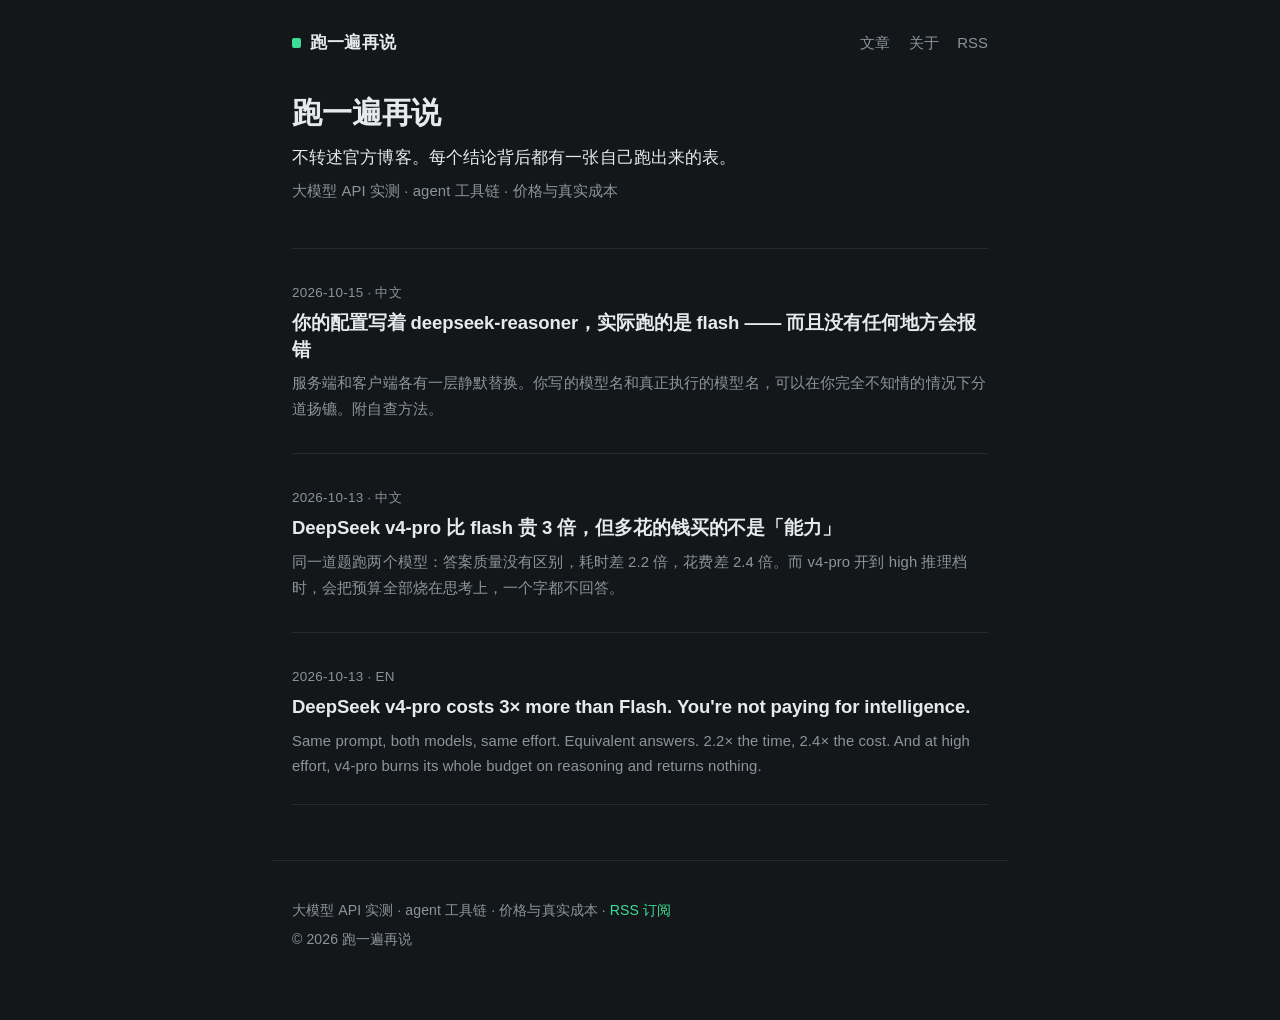
==== index.html @ b7e00212 "site: 初始版本 — 首页、关于、三篇文章、RSS" ====
<!DOCTYPE html>
<html lang="zh-Hans">
<head>
<meta charset="utf-8">
<meta name="viewport" content="width=device-width, initial-scale=1">
<title>跑一遍再说 — 大模型 API 实测 · agent 工具链 · 价格与真实成本</title>
<meta name="description" content="大模型 API 实测 · agent 工具链 · 价格与真实成本">
<meta property="og:type" content="website">
<meta property="og:title" content="跑一遍再说 — 大模型 API 实测 · agent 工具链 · 价格与真实成本">
<meta property="og:description" content="大模型 API 实测 · agent 工具链 · 价格与真实成本">
<meta property="og:image" content="https://example.netlify.app/assets/banner-1200x400.png">
<meta property="og:site_name" content="跑一遍再说">
<meta name="twitter:card" content="summary_large_image">
<link rel="stylesheet" href="assets/style.css">
<link rel="alternate" type="application/rss+xml" title="跑一遍再说" href="https://example.netlify.app/feed.xml">
<link rel="icon" href="assets/avatar-512.png">
</head>
<body>
<header class="site">
  <a class="brand" href="index.html">跑一遍再说</a>
  <nav>
    <a href="index.html">文章</a>
    <a href="about.html">关于</a>
    <a href="https://example.netlify.app/feed.xml">RSS</a>
  </nav>
</header>
<main>
<section class="intro">
<h1>跑一遍再说</h1>
<p class="lede">不转述官方博客。每个结论背后都有一张自己跑出来的表。</p>
<p class="dim">大模型 API 实测 · agent 工具链 · 价格与真实成本</p>
</section>
<ul class="cards">
<li class="card">
  <p class="meta"><time datetime="2026-10-15">2026-10-15</time> · 中文</p>
  <h2><a href="posts/deepseek-silent-downgrade.html">你的配置写着 deepseek-reasoner，实际跑的是 flash —— 而且没有任何地方会报错</a></h2>
  <p class="summary">服务端和客户端各有一层静默替换。你写的模型名和真正执行的模型名，可以在你完全不知情的情况下分道扬镳。附自查方法。</p>
</li>
<li class="card">
  <p class="meta"><time datetime="2026-10-13">2026-10-13</time> · 中文</p>
  <h2><a href="posts/deepseek-v4pro-vs-flash.html">DeepSeek v4-pro 比 flash 贵 3 倍，但多花的钱买的不是「能力」</a></h2>
  <p class="summary">同一道题跑两个模型：答案质量没有区别，耗时差 2.2 倍，花费差 2.4 倍。而 v4-pro 开到 high 推理档时，会把预算全部烧在思考上，一个字都不回答。</p>
</li>
<li class="card">
  <p class="meta"><time datetime="2026-10-13">2026-10-13</time> · EN</p>
  <h2><a href="posts/deepseek-v4pro-vs-flash-en.html">DeepSeek v4-pro costs 3× more than Flash. You&#x27;re not paying for intelligence.</a></h2>
  <p class="summary">Same prompt, both models, same effort. Equivalent answers. 2.2× the time, 2.4× the cost. And at high effort, v4-pro burns its whole budget on reasoning and returns nothing.</p>
</li>
</ul>
</main>
<footer>
  <p>大模型 API 实测 · agent 工具链 · 价格与真实成本 · <a href="https://example.netlify.app/feed.xml">RSS 订阅</a></p>
  <p class="dim">© 2026 跑一遍再说</p>
</footer>
</body>
</html>
---- assets/style.css ----
:root {
  --bg: #14171a;
  --bg-elev: #191d21;
  --border: #262b30;
  --fg: #e7eaec;
  --dim: #8b949c;
  --accent: #3ddc97;
  --accent-dim: #2aa876;
  --code-bg: #0e1113;
  --measure: 46rem;
}

* { box-sizing: border-box; }

html { -webkit-text-size-adjust: 100%; }

body {
  margin: 0;
  background: var(--bg);
  color: var(--fg);
  font-family: -apple-system, BlinkMacSystemFont, "Segoe UI", "PingFang SC",
    "Hiragino Sans GB", "Microsoft YaHei", "Helvetica Neue", Arial, sans-serif;
  font-size: 17px;
  line-height: 1.75;
  letter-spacing: .005em;
}

/* ---------- chrome ---------- */

header.site {
  max-width: var(--measure);
  margin: 0 auto;
  padding: 1.75rem 1.25rem 1rem;
  display: flex;
  align-items: center;
  justify-content: space-between;
  gap: 1rem;
  flex-wrap: wrap;
}

header.site .brand {
  font-weight: 700;
  font-size: 1.05rem;
  letter-spacing: .02em;
  color: var(--fg);
  text-decoration: none;
}

header.site .brand::before {
  content: "";
  display: inline-block;
  width: .55em;
  height: .55em;
  margin-right: .5em;
  border-radius: 2px;
  background: var(--accent);
  vertical-align: .02em;
}

header.site nav { display: flex; gap: 1.15rem; }

header.site nav a {
  color: var(--dim);
  text-decoration: none;
  font-size: .93rem;
}

header.site nav a:hover { color: var(--accent); }

main {
  max-width: var(--measure);
  margin: 0 auto;
  padding: 0 1.25rem 3rem;
}

footer {
  max-width: var(--measure);
  margin: 0 auto;
  padding: 2rem 1.25rem 4rem;
  border-top: 1px solid var(--border);
  font-size: .88rem;
  color: var(--dim);
}

footer p { margin: .3rem 0; }
footer .dim { color: #5c656d; }

/* ---------- typography ---------- */

h1, h2, h3 {
  line-height: 1.3;
  letter-spacing: -.005em;
  margin: 2.4rem 0 .9rem;
  font-weight: 650;
}

h1 { font-size: 1.75rem; margin-top: 1.2rem; }
h2 { font-size: 1.32rem; padding-top: .4rem; }
h3 { font-size: 1.1rem; }

p { margin: 1.1rem 0; }
p.dim { color: var(--dim); }

a { color: var(--accent); text-decoration: none; }
a:hover { text-decoration: underline; text-underline-offset: .18em; }

strong { font-weight: 650; }

em { font-style: normal; color: var(--dim); }

ul, ol { padding-left: 1.35rem; }
li { margin: .45rem 0; }

hr {
  border: 0;
  border-top: 1px solid var(--border);
  margin: 2.75rem 0;
}

blockquote {
  margin: 1.6rem 0;
  padding: .2rem 0 .2rem 1.1rem;
  border-left: 3px solid var(--accent-dim);
  color: var(--dim);
}

blockquote strong { color: var(--fg); }

.lede {
  font-size: 1.08rem;
  color: var(--fg);
  margin: 1.2rem 0;
}

.meta {
  font-size: .84rem;
  color: var(--dim);
  letter-spacing: .02em;
  margin: .5rem 0 0;
}

/* ---------- code ---------- */

code {
  font-family: "SF Mono", ui-monospace, Menlo, Consolas, "Liberation Mono", monospace;
  font-size: .87em;
  background: rgba(61, 220, 151, .09);
  color: #86ecbe;
  padding: .12em .38em;
  border-radius: 4px;
}

pre {
  background: var(--code-bg);
  border: 1px solid var(--border);
  border-radius: 8px;
  padding: 1rem 1.1rem;
  overflow-x: auto;
  margin: 1.5rem 0;
  line-height: 1.6;
}

pre code {
  background: none;
  color: #cfd6db;
  padding: 0;
  font-size: .84rem;
}

/* ---------- tables ---------- */

table {
  width: 100%;
  border-collapse: collapse;
  margin: 1.7rem 0;
  font-size: .92rem;
  display: block;
  overflow-x: auto;
  white-space: nowrap;
}

thead th {
  text-align: left;
  font-weight: 650;
  color: var(--fg);
  background: var(--bg-elev);
  border-bottom: 1px solid var(--border);
}

th, td {
  padding: .55rem .8rem;
  border-bottom: 1px solid var(--border);
  vertical-align: top;
}

tbody tr:hover { background: rgba(255, 255, 255, .015); }

td strong, th strong { color: var(--accent); }

/* ---------- index ---------- */

.intro { margin-bottom: 2.75rem; }
.intro h1 { font-size: 1.9rem; margin-bottom: .5rem; }
.intro .lede { margin: .6rem 0 .35rem; }
.intro .dim { font-size: .93rem; margin-top: .35rem; }

ul.cards { list-style: none; padding: 0; margin: 0; }

ul.cards > li.card {
  padding: 1.5rem 0;
  border-top: 1px solid var(--border);
}

ul.cards > li.card:last-child { border-bottom: 1px solid var(--border); }

ul.cards .card h2 {
  font-size: 1.16rem;
  margin: .35rem 0 .5rem;
  padding: 0;
  font-weight: 600;
  line-height: 1.45;
}

ul.cards .card h2 a { color: var(--fg); }
ul.cards .card h2 a:hover { color: var(--accent); text-decoration: none; }

ul.cards .summary {
  margin: .35rem 0 0;
  color: var(--dim);
  font-size: .93rem;
  line-height: 1.7;
}

/* ---------- article ---------- */

article > h1 + .meta { margin-bottom: 2rem; }

.back {
  margin-top: 3.5rem;
  padding-top: 1.5rem;
  border-top: 1px solid var(--border);
  font-size: .9rem;
}

.about .lede { color: var(--accent); }

/* ---------- mobile ---------- */

@media (max-width: 640px) {
  body { font-size: 16px; }
  header.site { padding: 1.25rem 1.1rem .75rem; }
  main { padding: 0 1.1rem 2.5rem; }
  h1 { font-size: 1.5rem; }
  h2 { font-size: 1.2rem; }
  .intro h1 { font-size: 1.6rem; }
  table { font-size: .86rem; }
  footer { padding: 1.75rem 1.1rem 3rem; }
}

@media print {
  :root { --bg: #fff; --fg: #111; --dim: #555; --border: #ddd; }
  header.site nav, footer { display: none; }
  body { background: #fff; color: #111; }
}
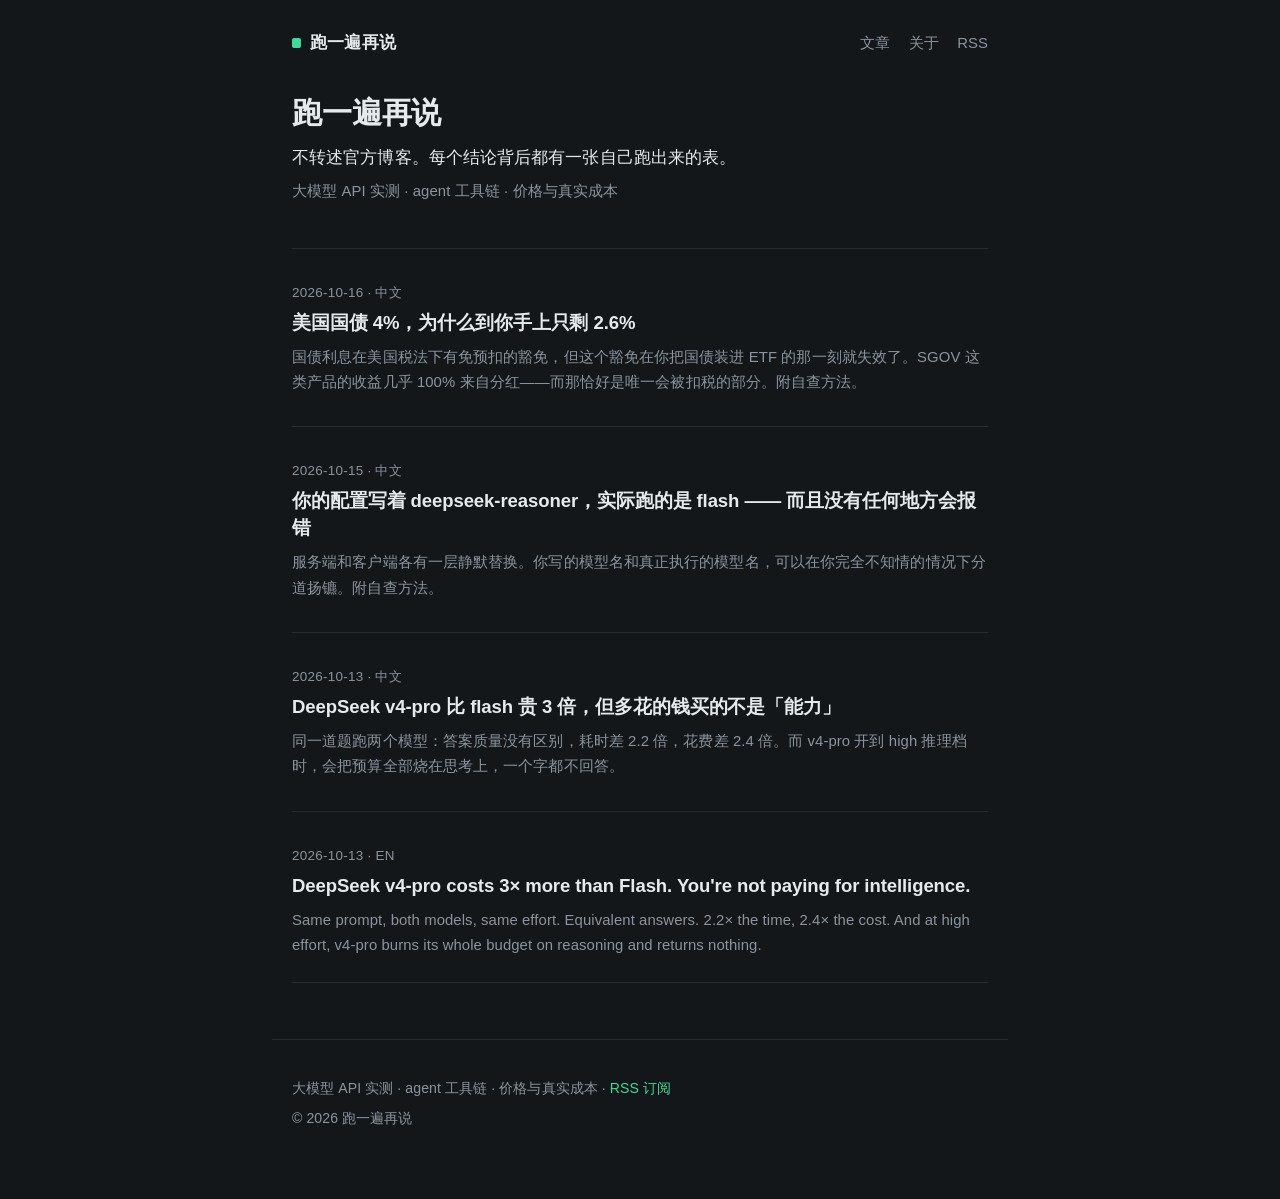
==== commit 67722abf: "post: 美国国债 ETF 预扣税——国债利息豁免在 ETF 里失效" ====
--- a/index.html
+++ b/index.html
@@ -32,6 +32,11 @@
 </section>
 <ul class="cards">
 <li class="card">
+  <p class="meta"><time datetime="2026-10-16">2026-10-16</time> · 中文</p>
+  <h2><a href="posts/us-treasury-etf-withholding-tax.html">美国国债 4%，为什么到你手上只剩 2.6%</a></h2>
+  <p class="summary">国债利息在美国税法下有免预扣的豁免，但这个豁免在你把国债装进 ETF 的那一刻就失效了。SGOV 这类产品的收益几乎 100% 来自分红——而那恰好是唯一会被扣税的部分。附自查方法。</p>
+</li>
+<li class="card">
   <p class="meta"><time datetime="2026-10-15">2026-10-15</time> · 中文</p>
   <h2><a href="posts/deepseek-silent-downgrade.html">你的配置写着 deepseek-reasoner，实际跑的是 flash —— 而且没有任何地方会报错</a></h2>
   <p class="summary">服务端和客户端各有一层静默替换。你写的模型名和真正执行的模型名，可以在你完全不知情的情况下分道扬镳。附自查方法。</p>
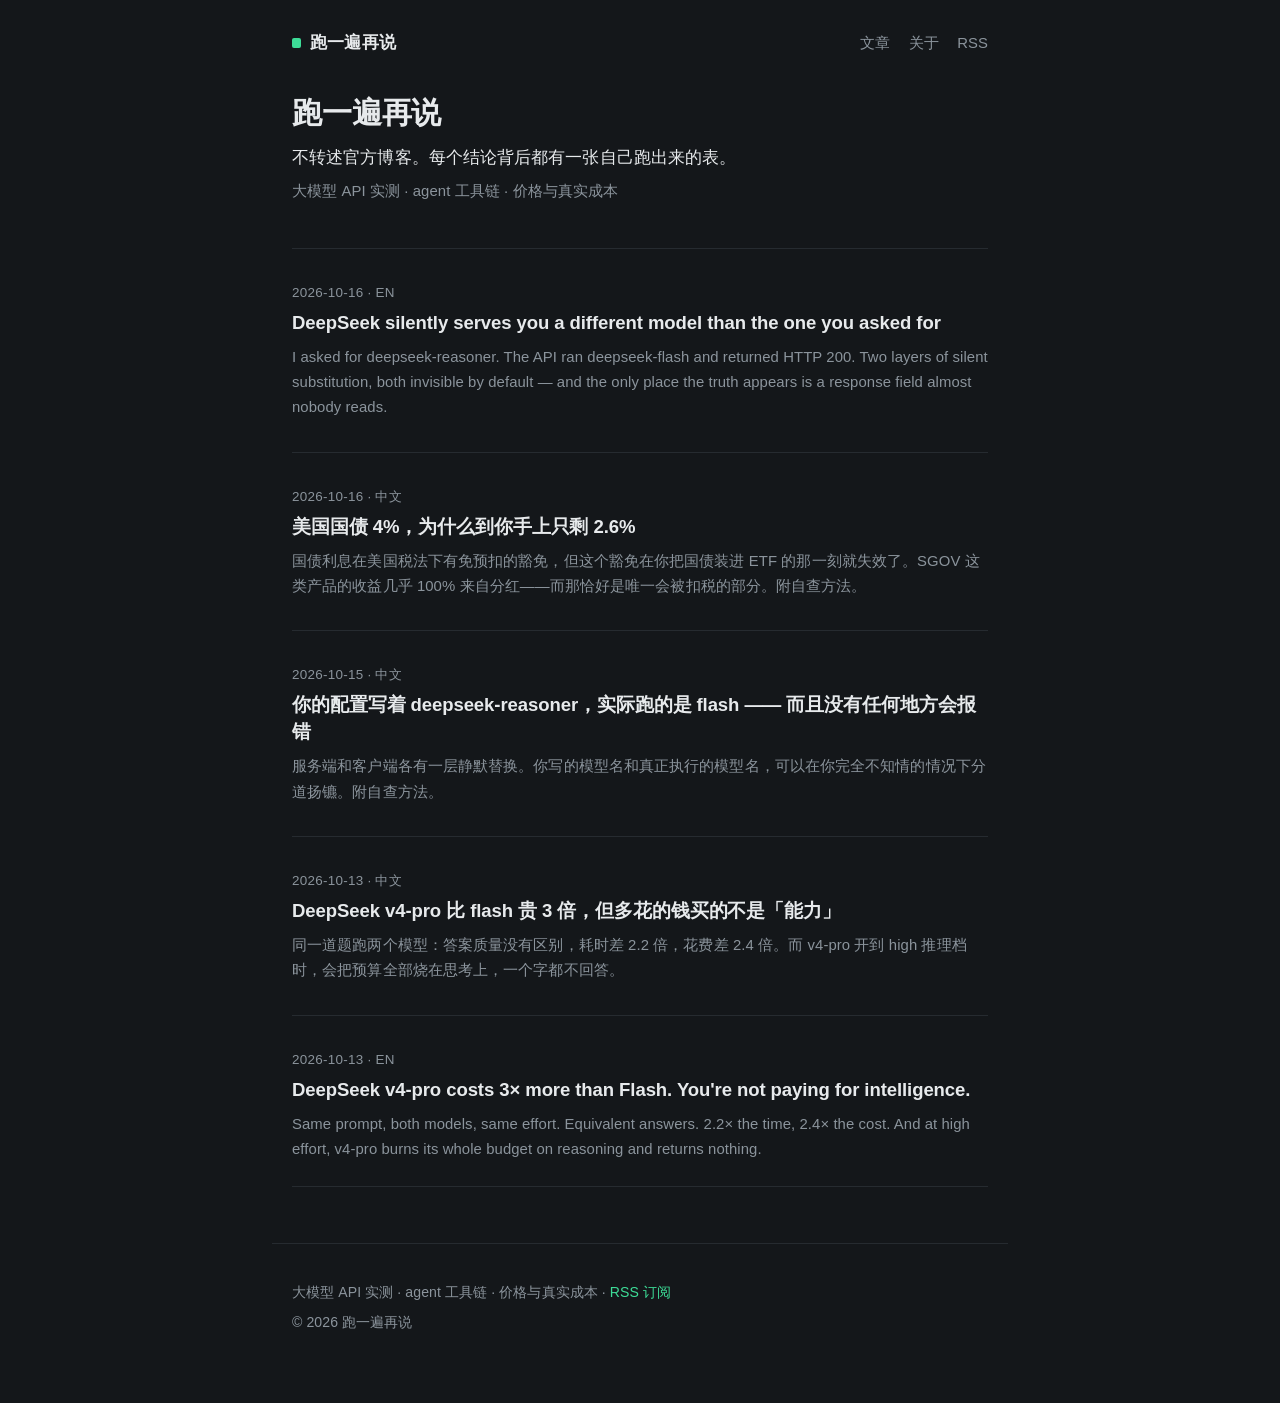
==== commit 0e2dd162: "post: EN 版静默降级(Hacker News / Reddit 投放用)" ====
--- a/index.html
+++ b/index.html
@@ -8,11 +8,11 @@
 <meta property="og:type" content="website">
 <meta property="og:title" content="跑一遍再说 — 大模型 API 实测 · agent 工具链 · 价格与真实成本">
 <meta property="og:description" content="大模型 API 实测 · agent 工具链 · 价格与真实成本">
-<meta property="og:image" content="https://example.netlify.app/assets/banner-1200x400.png">
+<meta property="og:image" content="https://bh1357906-sys.github.io/paoyibian/assets/banner-1200x400.png">
 <meta property="og:site_name" content="跑一遍再说">
 <meta name="twitter:card" content="summary_large_image">
 <link rel="stylesheet" href="assets/style.css">
-<link rel="alternate" type="application/rss+xml" title="跑一遍再说" href="https://example.netlify.app/feed.xml">
+<link rel="alternate" type="application/rss+xml" title="跑一遍再说" href="https://bh1357906-sys.github.io/paoyibian/feed.xml">
 <link rel="icon" href="assets/avatar-512.png">
 </head>
 <body>
@@ -21,7 +21,7 @@
   <nav>
     <a href="index.html">文章</a>
     <a href="about.html">关于</a>
-    <a href="https://example.netlify.app/feed.xml">RSS</a>
+    <a href="https://bh1357906-sys.github.io/paoyibian/feed.xml">RSS</a>
   </nav>
 </header>
 <main>
@@ -31,6 +31,11 @@
 <p class="dim">大模型 API 实测 · agent 工具链 · 价格与真实成本</p>
 </section>
 <ul class="cards">
+<li class="card">
+  <p class="meta"><time datetime="2026-10-16">2026-10-16</time> · EN</p>
+  <h2><a href="posts/deepseek-silent-downgrade-en.html">DeepSeek silently serves you a different model than the one you asked for</a></h2>
+  <p class="summary">I asked for deepseek-reasoner. The API ran deepseek-flash and returned HTTP 200. Two layers of silent substitution, both invisible by default — and the only place the truth appears is a response field almost nobody reads.</p>
+</li>
 <li class="card">
   <p class="meta"><time datetime="2026-10-16">2026-10-16</time> · 中文</p>
   <h2><a href="posts/us-treasury-etf-withholding-tax.html">美国国债 4%，为什么到你手上只剩 2.6%</a></h2>
@@ -54,7 +59,7 @@
 </ul>
 </main>
 <footer>
-  <p>大模型 API 实测 · agent 工具链 · 价格与真实成本 · <a href="https://example.netlify.app/feed.xml">RSS 订阅</a></p>
+  <p>大模型 API 实测 · agent 工具链 · 价格与真实成本 · <a href="https://bh1357906-sys.github.io/paoyibian/feed.xml">RSS 订阅</a></p>
   <p class="dim">© 2026 跑一遍再说</p>
 </footer>
 </body>
